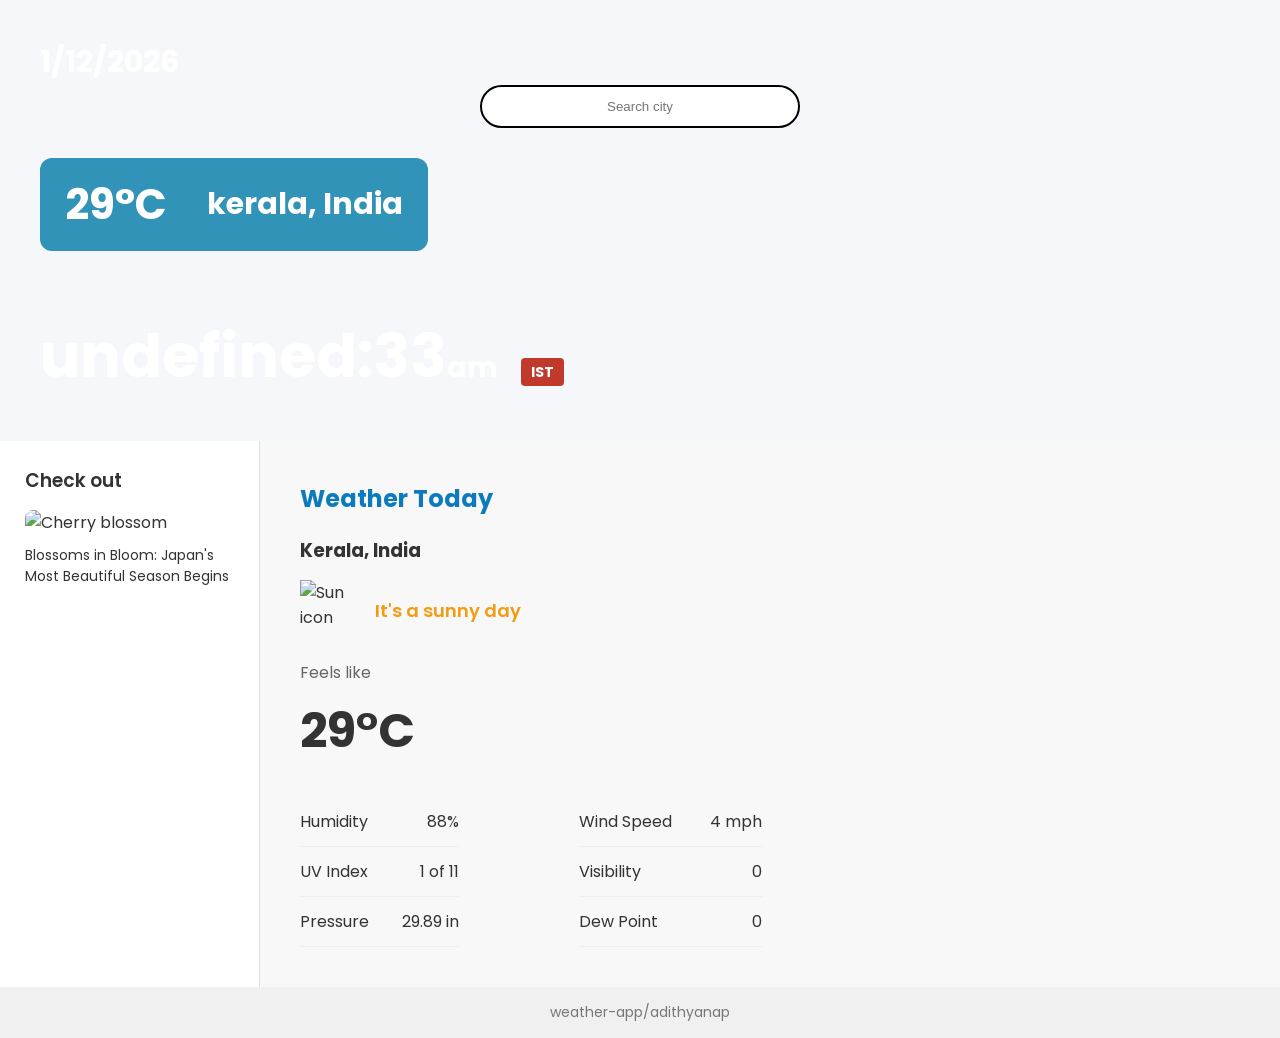
==== index.html @ ef9177f4 "DOM manupulation using function on location.js" ====
<!DOCTYPE html>
<html lang="en">

<head>
  <meta charset="UTF-8">
  <title>Weather App</title>
  <meta name="viewport" content="width=device-width, initial-scale=1.0">
  <link rel="stylesheet" href="style.css">
  <link href="https://fonts.googleapis.com/css2?family=Poppins:wght@300;400;600;700&display=swap" rel="stylesheet">
</head>

<body onload = "getLocation()">

  <div class="container">

    <!-- Main Content -->
    <main class="main">

      <!-- Hero Section -->
      <section class="hero">
        <div class = "date"></div>

        <input type="text" placeholder="Search city" class="search-box">

        <div class="hero-top">
          <h2 class="temp">29°C</h2>
          <h1 class="location">kerala, India</h1>
        </div>

        <div class="time">
          7:33<span class = "mer">am</span>
          <small>IST</small>
        </div>

      </section>


      <!-- Weather + Sidebar Section -->
      <section class="content-area">

        <!-- Sidebar -->
        <aside class="sidebar">

          

          <h3 class="sidebar-title">Check out</h3>

          <div class="card">
            <img src="https://images.unsplash.com/photo-1522383225653-ed111181a951" alt="Cherry blossom">
            <p>Blossoms in Bloom: Japan's Most Beautiful Season Begins</p>
          </div>

        </aside>


        <!-- Weather Info -->
        <section class="weather-info">

          <h2>Weather Today</h2>

          <div class="weather-details">

            <h3 class = "loc">Kerala, India</h3>

            <div class="weather-status">
              <img src="https://cdn-icons-png.flaticon.com/512/869/869869.png" alt="Sun icon">
              <p>It's a sunny day</p>
            </div>

            <p class="feels">Feels like</p>

            <h1 class="big-temp">29°C</h1>

            <div class="weather-metrics">

              <!-- Left Column -->
              <div class="metrics-column">
                <div class="info-row">
                  <span>Humidity</span>
                  <span>88%</span>
                </div>

                <div class="info-row">
                  <span>UV Index</span>
                  <span>1 of 11</span>
                </div>

                <div class="info-row">
                  <span>Pressure</span>
                  <span>29.89 in</span>
                </div>
              </div>

              <!-- Right Column -->
              <div class="metrics-column">
                <div class="info-row">
                  <span>Wind Speed</span>
                  <span>4 mph</span>
                </div>

                <div class="info-row">
                  <span>Visibility</span>
                  <span>0</span>
                </div>

                <div class="info-row">
                  <span>Dew Point</span>
                  <span>0</span>
                </div>
              </div>

            </div>

          </div>

        </section>

      </section>

    </main>

  </div>

  <footer class="footer">
    weather-app/adithyanap
  </footer>

</body>
<script src = "scripts.js"></script>
<script src = "location.js"></script>

</html>
---- style.css ----
* {
  margin: 0;
  padding: 0;
  box-sizing: border-box;
}

html, body {
  margin: 0;
  padding: 0;
}

body {
  font-family: 'Poppins', sans-serif;
  background: #f5f7fa;
  color: #333;
}

.container {
  display: flex;
  flex-direction: column;
  min-height: 100vh;
}
.date{
    font-size : 30px;
    font-weight : 700;
}


/* Sidebar */


.sidebar {
  width: 260px;
  background: #fff;
  padding: 25px;
  border-right: 1px solid #e0e0e0;
  flex-shrink: 0;
}

.logo-box {
  width: 80px;
  height: 40px;
  border: 2px solid #ccc;
  margin-bottom: 30px;
}

.sidebar-title {
  margin-bottom: 15px;
  font-weight: 600;
}

.card img {
  width: 100%;
  border-radius: 8px;
  margin-bottom: 10px;
}

.card p {
  font-size: 14px;
  line-height: 1.5;
}


/* Main */

.main {
  display: flex;
  flex-direction: column;
  flex: 1;
}


/* Hero */

.hero {
  background: url("https://images.unsplash.com/photo-1501973801540-537f08ccae7b") no-repeat center/cover;
  padding: 40px;
  color: white;
}

.search-box {
  display: block;
  margin: 0 auto 30px auto;
  padding: 12px 20px;
  border-radius: 30px;
  border: 2px solid black;
  width: 320px;
  text-align: center;
  outline: none;
}

.hero-top {
  display: flex;
  align-items: center;
  gap: 40px;
  background: rgba(0, 123, 167, 0.8);
  padding: 15px 25px;
  border-radius: 12px;
  width: fit-content;
}

.temp {
  font-size: 42px;
}

.location {
  font-size: 30px;
  font-weight: 700;
}

.time {
  margin-top: 60px;
  font-size: 60px;
  font-weight: 700;
}

.time span {
  font-size: 28px;
}

.time small {
  background: #c0392b;
  padding: 4px 10px;
  border-radius: 4px;
  font-size: 14px;
  margin-left: 10px;
}


/* Content Area */

.content-area {
  display: flex;
  flex: 1;
}


/* Weather Info */

.weather-info {
  flex: 1;
  padding: 40px;
  background: #f8f8f8;
}

.weather-info h2 {
  color: #0c7abf;
  margin-bottom: 20px;
}

.weather-details {
  max-width: 400px;
}

.weather-status {
  display: flex;
  align-items: center;
  gap: 15px;
  margin: 15px 0 20px 0;
}

.weather-status img {
  width: 60px;
  height: 60px;
}

.weather-status p {
  font-size: 18px;
  font-weight: 600;
  color: #f39c12;
}

.feels {
  margin-top: 10px;
  color: #666;
}

.big-temp {
  font-size: 48px;
  margin: 10px 0 30px 0;
}

.weather-metrics {
  display: flex;
  gap: 120px;
  margin-top: 20px;
}

.metrics-column {
  flex: 1;
}

.info-row {
  display: flex;
  justify-content: space-between;
  padding: 12px 0;
  border-bottom: 1px solid #eee;
}

.info-row span:first-child {
  flex: 1;
  white-space: nowrap;
}

.info-row span:last-child {
  width: 90px;
  text-align: right;
}


/* Footer */

.footer {
  text-align: center;
  padding: 15px;
  background: #f0f0f0;
  font-size: 14px;
  color: #777;
}


/* Responsive */

@media (max-width: 768px) {

  /* Hero */

  .hero {
    padding: 20px 15px;
  }

  .search-box {
    width: 100%;
    max-width: 100%;
    margin-bottom: 20px;
  }

  .hero-top {
    flex-direction: row;
    gap: 15px;
    padding: 10px 15px;
    width: 100%;
    justify-content: flex-start;
  }

  .temp {
    font-size: 28px;
  }

  .location {
    font-size: 16px;
  }

  .time {
    margin-top: 20px;
    font-size: 32px;
  }

  .time span {
    font-size: 18px;
  }



  /* Content Area */

  .content-area {
    display: flex;
    flex-direction: row;
    align-items: stretch;
    width: 100%;
    overflow: hidden;
  }

  .sidebar {
    width: 130px;
    min-width: 130px;
    max-width: 270px;
    flex-shrink: 1;
    padding: 15px 10px;
    border-right: 1px solid #e0e0e0;
    border-bottom: none;
    background: #fff;
    align-self: stretch;
    overflow: hidden;
  }

 

  .sidebar-title {
    font-size: 12px;
    margin-bottom: 10px;
  }

  .card img {
    width: 100%;
    height: auto;
  }

  .card p {
    font-size: 11px;
    line-height: 1.4;
  }


  /* Weather Info */

  .weather-info {
    flex: 1;
    padding: 15px 12px;
    overflow: hidden;
    min-width: 0;
  }

  .weather-info h2 {
    font-size: 16px;
    margin-bottom: 10px;
  }

  .weather-details {
    max-width: 100%;
  }

  .weather-details h3 {
    font-size: 13px;
  }

  .weather-status {
    gap: 8px;
    margin: 10px 0;
  }

  .weather-status img {
    width: 35px;
    height: 35px;
  }

  .weather-status p {
    font-size: 13px;
  }

  .feels {
    font-size: 12px;
  }

  .big-temp {
    font-size: 32px;
    margin: 5px 0 15px 0;
  }

  .weather-metrics {
    flex-direction: column;
    gap: 0;
    margin-top: 10px;
  }

  .info-row {
    padding: 8px 0;
  }

  .info-row span {
    font-size: 12px;
  }

  .info-row span:last-child {
    width: auto;
  }

}
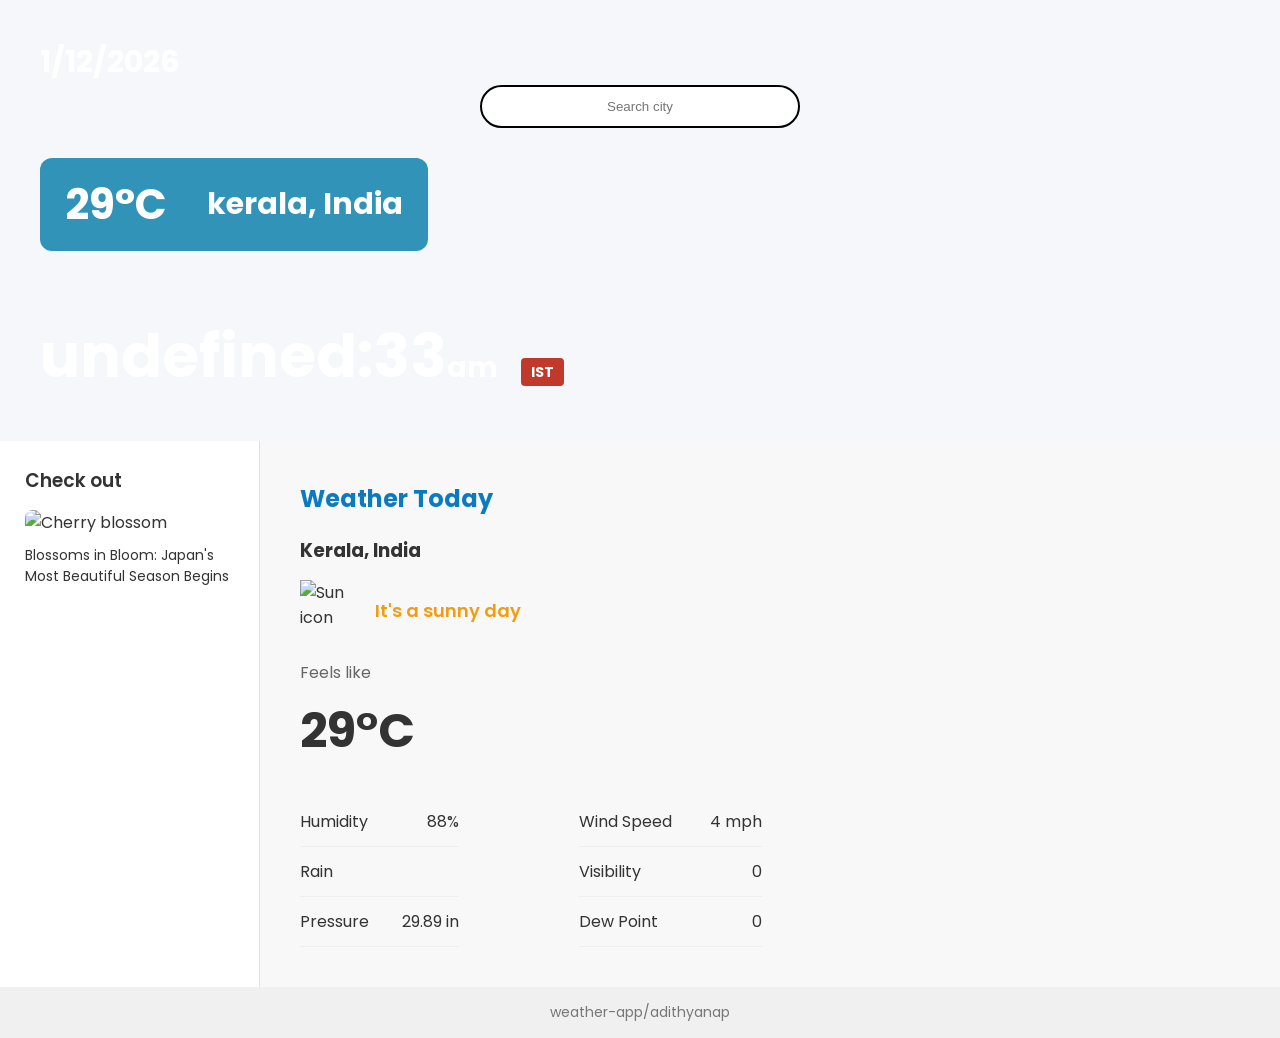
==== commit f3dbba50: "all weather info changed according to the current location" ====
--- a/index.html
+++ b/index.html
@@ -77,17 +77,17 @@
               <div class="metrics-column">
                 <div class="info-row">
                   <span>Humidity</span>
-                  <span>88%</span>
+                  <span class = "Humidity">88%</span>
                 </div>
 
                 <div class="info-row">
-                  <span>UV Index</span>
-                  <span>1 of 11</span>
+                  <span>Rain</span>
+                  <span class = "rain"></span>
                 </div>
 
                 <div class="info-row">
                   <span>Pressure</span>
-                  <span>29.89 in</span>
+                  <span  class = "Pressure">29.89 in</span>
                 </div>
               </div>
 
@@ -95,17 +95,17 @@
               <div class="metrics-column">
                 <div class="info-row">
                   <span>Wind Speed</span>
-                  <span>4 mph</span>
+                  <span class = "windSpeed">4 mph</span>
                 </div>
 
                 <div class="info-row">
-                  <span>Visibility</span>
-                  <span>0</span>
+                  <span >Visibility</span>
+                  <span class = "Visibility">0</span>
                 </div>
 
                 <div class="info-row">
                   <span>Dew Point</span>
-                  <span>0</span>
+                  <span  class = "DewPoint">0</span>
                 </div>
               </div>
 
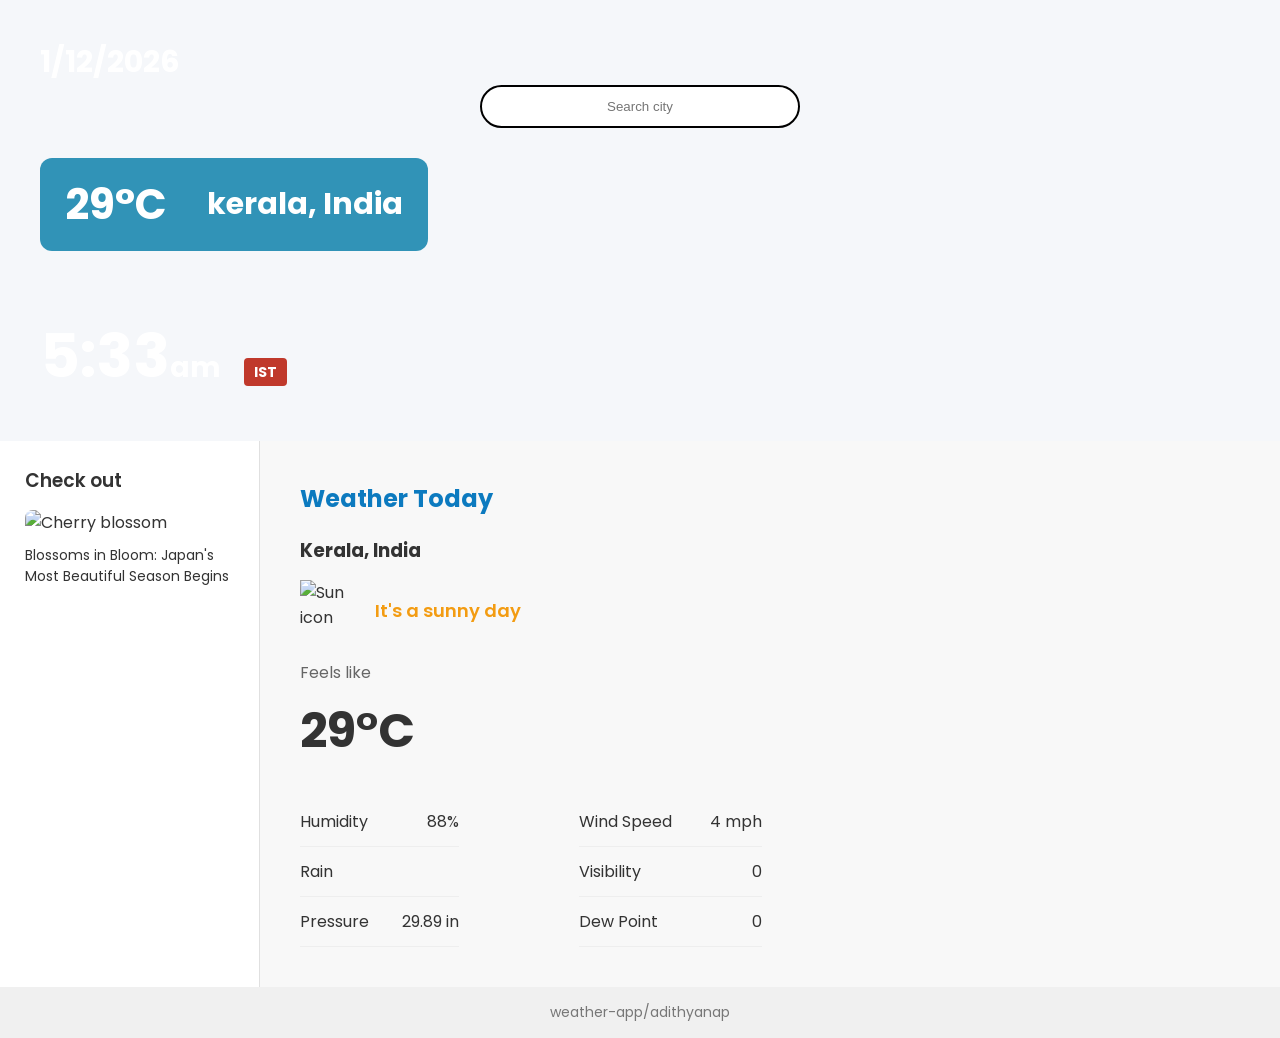
==== commit 7a966b14: "weather-info class all completed" ====
--- a/index.html
+++ b/index.html
@@ -63,8 +63,8 @@
             <h3 class = "loc">Kerala, India</h3>
 
             <div class="weather-status">
-              <img src="https://cdn-icons-png.flaticon.com/512/869/869869.png" alt="Sun icon">
-              <p>It's a sunny day</p>
+              <img class = "sImage" src="https://cdn-icons-png.flaticon.com/512/869/869869.png" alt="Sun icon">
+              <p class = "des">It's a sunny day</p>
             </div>
 
             <p class="feels">Feels like</p>
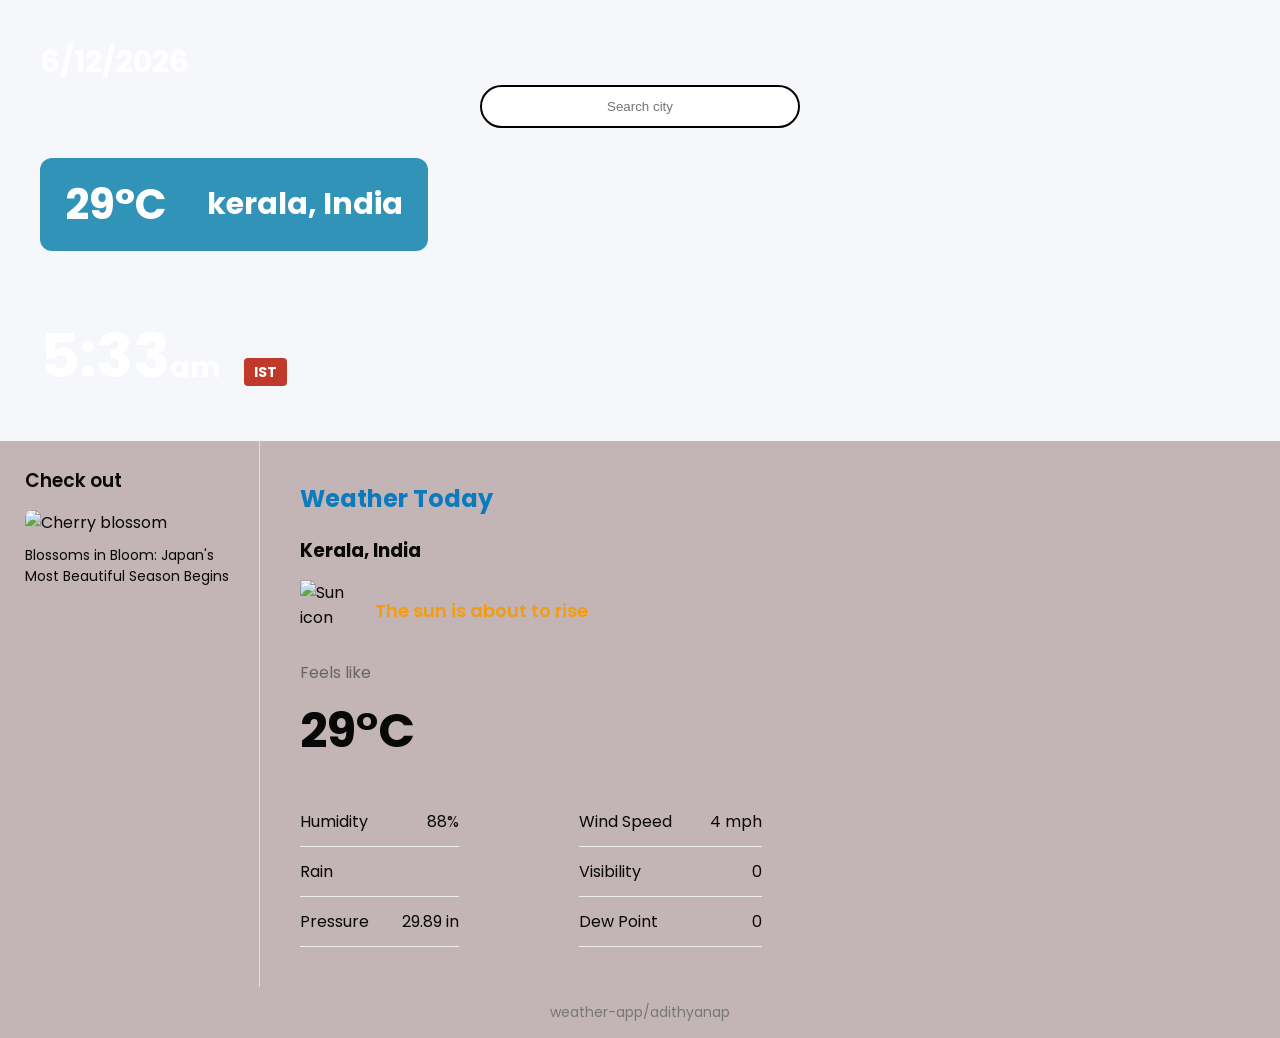
==== commit f048bd58: "time format corrected" ====
--- a/index.html
+++ b/index.html
@@ -126,7 +126,7 @@
   </footer>
 
 </body>
-<script src = "scripts.js"></script>
+<script src = "scripts.js" ></script>
 <script src = "location.js"></script>
 
 </html>
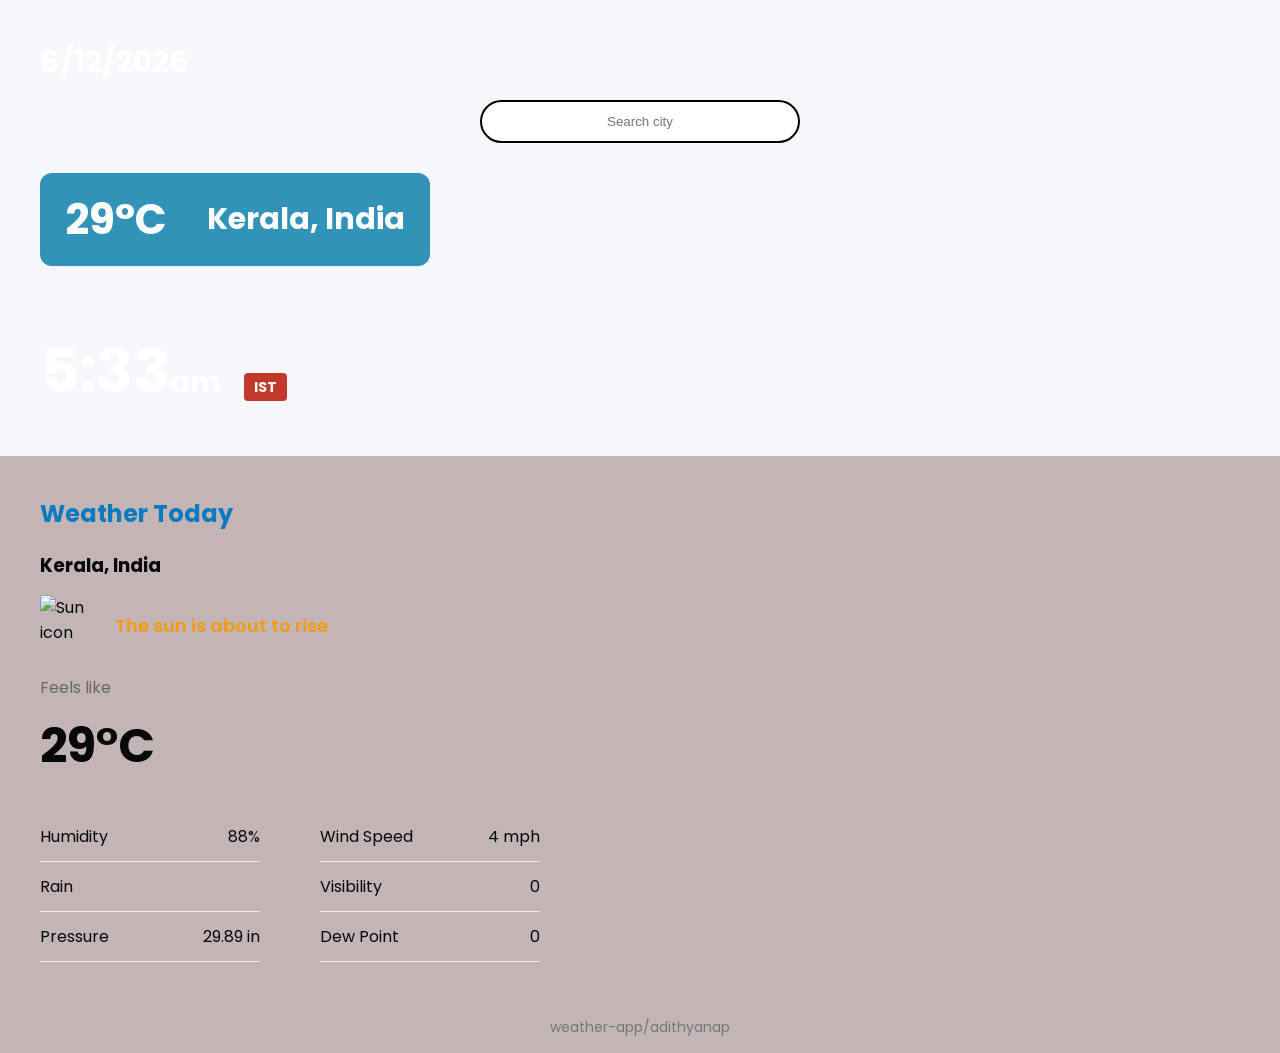
==== commit f2afb3de: "removed the side bar" ====
--- a/index.html
+++ b/index.html
@@ -9,7 +9,7 @@
   <link href="https://fonts.googleapis.com/css2?family=Poppins:wght@300;400;600;700&display=swap" rel="stylesheet">
 </head>
 
-<body onload = "getLocation()">
+<body onload="getLocation()">
 
   <div class="container">
 
@@ -18,102 +18,82 @@
 
       <!-- Hero Section -->
       <section class="hero">
-        <div class = "date"></div>
+
+        <div class="date"></div>
 
         <input type="text" placeholder="Search city" class="search-box">
 
         <div class="hero-top">
           <h2 class="temp">29°C</h2>
-          <h1 class="location">kerala, India</h1>
+          <h1 class="location">Kerala, India</h1>
         </div>
 
         <div class="time">
-          7:33<span class = "mer">am</span>
+          7:33<span class="mer">am</span>
           <small>IST</small>
         </div>
 
       </section>
 
+      <!-- Weather Info -->
+      <section class="weather-info">
 
-      <!-- Weather + Sidebar Section -->
-      <section class="content-area">
+        <h2>Weather Today</h2>
 
-        <!-- Sidebar -->
-        <aside class="sidebar">
+        <div class="weather-details">
 
-          
+          <h3 class="loc">Kerala, India</h3>
 
-          <h3 class="sidebar-title">Check out</h3>
-
-          <div class="card">
-            <img src="https://images.unsplash.com/photo-1522383225653-ed111181a951" alt="Cherry blossom">
-            <p>Blossoms in Bloom: Japan's Most Beautiful Season Begins</p>
+          <div class="weather-status">
+            <img class="sImage" src="https://cdn-icons-png.flaticon.com/512/869/869869.png" alt="Sun icon">
+            <p class="des">It's a sunny day</p>
           </div>
 
-        </aside>
+          <p class="feels">Feels like</p>
 
+          <h1 class="big-temp">29°C</h1>
 
-        <!-- Weather Info -->
-        <section class="weather-info">
+          <div class="weather-metrics">
 
-          <h2>Weather Today</h2>
+            <!-- Left Column -->
+            <div class="metrics-column">
+              <div class="info-row">
+                <span>Humidity</span>
+                <span class="Humidity">88%</span>
+              </div>
 
-          <div class="weather-details">
+              <div class="info-row">
+                <span>Rain</span>
+                <span class="rain"></span>
+              </div>
 
-            <h3 class = "loc">Kerala, India</h3>
-
-            <div class="weather-status">
-              <img class = "sImage" src="https://cdn-icons-png.flaticon.com/512/869/869869.png" alt="Sun icon">
-              <p class = "des">It's a sunny day</p>
+              <div class="info-row">
+                <span>Pressure</span>
+                <span class="Pressure">29.89 in</span>
+              </div>
             </div>
 
-            <p class="feels">Feels like</p>
-
-            <h1 class="big-temp">29°C</h1>
-
-            <div class="weather-metrics">
-
-              <!-- Left Column -->
-              <div class="metrics-column">
-                <div class="info-row">
-                  <span>Humidity</span>
-                  <span class = "Humidity">88%</span>
-                </div>
-
-                <div class="info-row">
-                  <span>Rain</span>
-                  <span class = "rain"></span>
-                </div>
-
-                <div class="info-row">
-                  <span>Pressure</span>
-                  <span  class = "Pressure">29.89 in</span>
-                </div>
+            <!-- Right Column -->
+            <div class="metrics-column">
+              <div class="info-row">
+                <span>Wind Speed</span>
+                <span class="windSpeed">4 mph</span>
               </div>
 
-              <!-- Right Column -->
-              <div class="metrics-column">
-                <div class="info-row">
-                  <span>Wind Speed</span>
-                  <span class = "windSpeed">4 mph</span>
-                </div>
-
-                <div class="info-row">
-                  <span >Visibility</span>
-                  <span class = "Visibility">0</span>
-                </div>
-
-                <div class="info-row">
-                  <span>Dew Point</span>
-                  <span  class = "DewPoint">0</span>
-                </div>
+              <div class="info-row">
+                <span>Visibility</span>
+                <span class="Visibility">0</span>
               </div>
 
+              <div class="info-row">
+                <span>Dew Point</span>
+                <span class="DewPoint">0</span>
+              </div>
             </div>
 
           </div>
 
-        </section>
+        </div>
 
       </section>
 
@@ -125,8 +105,8 @@
     weather-app/adithyanap
   </footer>
 
+  <script src="scripts.js"></script>
+
 </body>
-<script src = "scripts.js" ></script>
-<script src = "location.js"></script>
 
-</html>
+</html>
--- a/style.css
+++ b/style.css
@@ -20,44 +20,12 @@
   flex-direction: column;
   min-height: 100vh;
 }
-.date{
-    font-size : 30px;
-    font-weight : 700;
-}
-
-
-/* Sidebar */
-
-
-.sidebar {
-  width: 260px;
-  background: #fff;
-  padding: 25px;
-  border-right: 1px solid #e0e0e0;
-  flex-shrink: 0;
-}
-
-.logo-box {
-  width: 80px;
-  height: 40px;
-  border: 2px solid #ccc;
-  margin-bottom: 30px;
-}
-
-.sidebar-title {
+
+.date {
+  font-size: 30px;
+  font-weight: 700;
+  color: white;
   margin-bottom: 15px;
-  font-weight: 600;
-}
-
-.card img {
-  width: 100%;
-  border-radius: 8px;
-  margin-bottom: 10px;
-}
-
-.card p {
-  font-size: 14px;
-  line-height: 1.5;
 }
 
 
@@ -127,14 +95,6 @@
 }
 
 
-/* Content Area */
-
-.content-area {
-  display: flex;
-  flex: 1;
-}
-
-
 /* Weather Info */
 
 .weather-info {
@@ -149,7 +109,7 @@
 }
 
 .weather-details {
-  max-width: 400px;
+  max-width: 500px;
 }
 
 .weather-status {
@@ -182,7 +142,7 @@
 
 .weather-metrics {
   display: flex;
-  gap: 120px;
+  gap: 60px;
   margin-top: 20px;
 }
 
@@ -223,10 +183,12 @@
 
 @media (max-width: 768px) {
 
-  /* Hero */
-
   .hero {
     padding: 20px 15px;
+  }
+
+  .date {
+    font-size: 18px;
   }
 
   .search-box {
@@ -236,11 +198,9 @@
   }
 
   .hero-top {
-    flex-direction: row;
     gap: 15px;
     padding: 10px 15px;
     width: 100%;
-    justify-content: flex-start;
   }
 
   .temp {
@@ -260,61 +220,12 @@
     font-size: 18px;
   }
 
-
-
-  /* Content Area */
-
-  .content-area {
-    display: flex;
-    flex-direction: row;
-    align-items: stretch;
-    width: 100%;
-    overflow: hidden;
-  }
-
-  .sidebar {
-    width: 130px;
-    min-width: 130px;
-    max-width: 270px;
-    flex-shrink: 1;
-    padding: 15px 10px;
-    border-right: 1px solid #e0e0e0;
-    border-bottom: none;
-    background: #fff;
-    align-self: stretch;
-    overflow: hidden;
-  }
-
- 
-
-  .sidebar-title {
-    font-size: 12px;
-    margin-bottom: 10px;
-  }
-
-  .card img {
-    width: 100%;
-    height: auto;
-  }
-
-  .card p {
-    font-size: 11px;
-    line-height: 1.4;
-  }
-
-
-  /* Weather Info */
-
   .weather-info {
-    flex: 1;
-    padding: 15px 12px;
-    overflow: hidden;
-    min-width: 0;
+    padding: 20px 15px;
   }
 
   .weather-info h2 {
     font-size: 16px;
-    margin-bottom: 10px;
   }
 
   .weather-details {
@@ -322,48 +233,33 @@
   }
 
   .weather-details h3 {
-    font-size: 13px;
-  }
-
-  .weather-status {
-    gap: 8px;
-    margin: 10px 0;
+    font-size: 14px;
   }
 
   .weather-status img {
-    width: 35px;
-    height: 35px;
+    width: 40px;
+    height: 40px;
   }
 
   .weather-status p {
-    font-size: 13px;
-  }
-
-  .feels {
-    font-size: 12px;
+    font-size: 14px;
   }
 
   .big-temp {
-    font-size: 32px;
-    margin: 5px 0 15px 0;
+    font-size: 36px;
   }
 
   .weather-metrics {
     flex-direction: column;
     gap: 0;
-    margin-top: 10px;
-  }
-
-  .info-row {
-    padding: 8px 0;
   }
 
   .info-row span {
-    font-size: 12px;
+    font-size: 13px;
   }
 
   .info-row span:last-child {
     width: auto;
   }
 
-}
+}
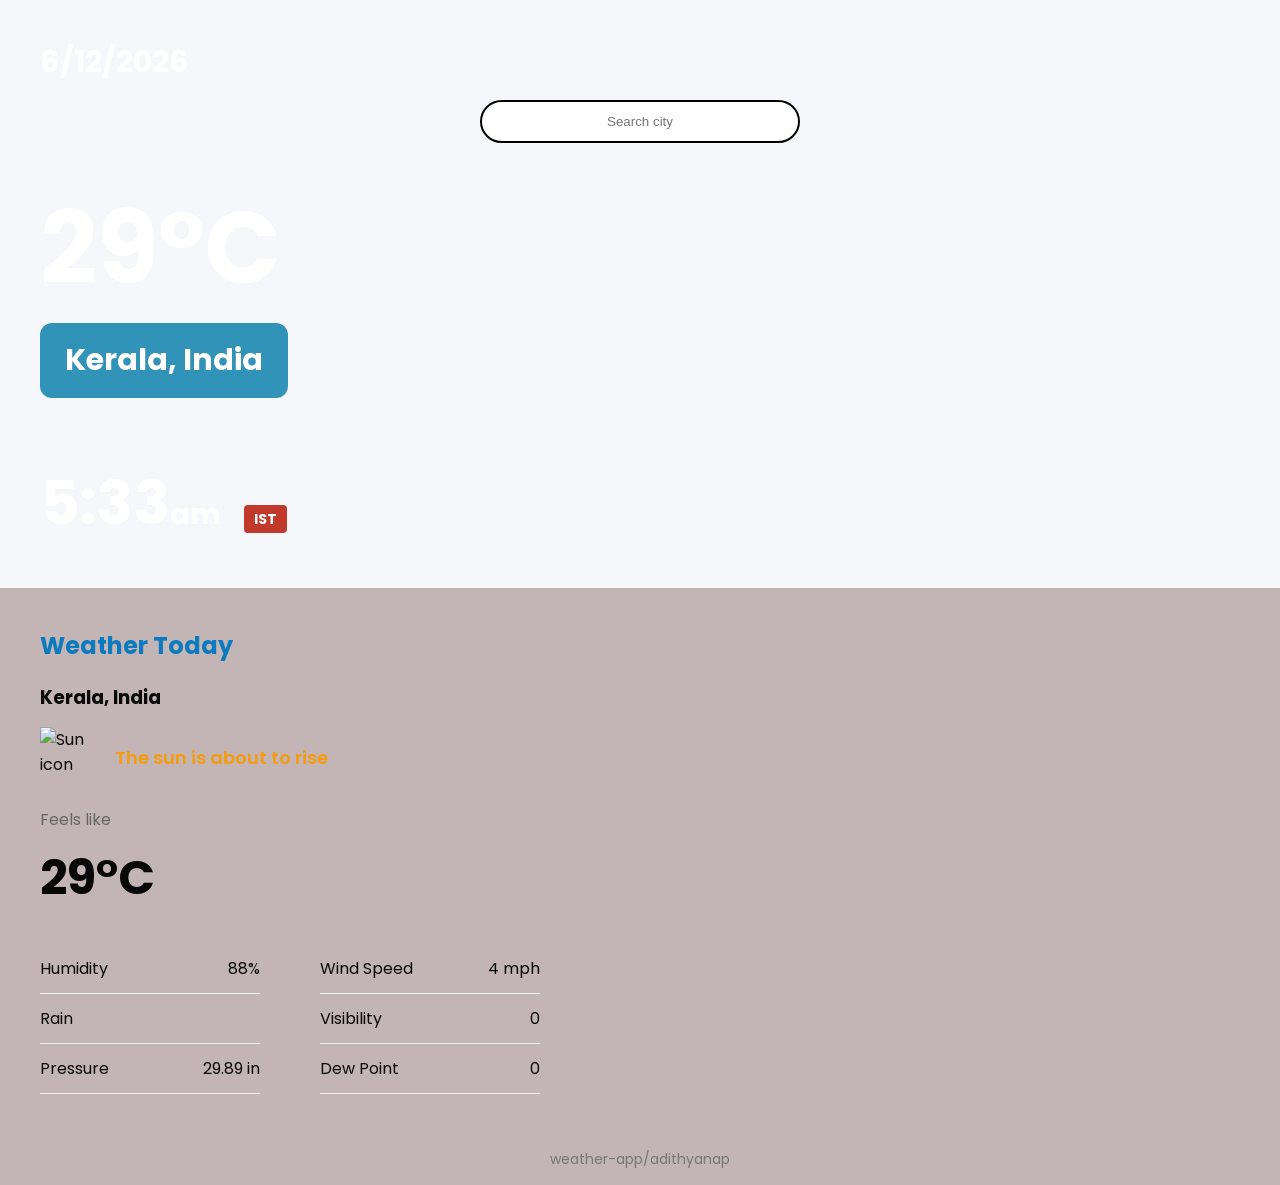
==== commit 61b04d8f: "hero-head changed" ====
--- a/index.html
+++ b/index.html
@@ -13,18 +13,15 @@
 
   <div class="container">
 
-    <!-- Main Content -->
     <main class="main">
 
-      <!-- Hero Section -->
       <section class="hero">
 
         <div class="date"></div>
 
         <input type="text" placeholder="Search city" class="search-box">
-
+        <h2 class="temp">29°C</h2>
         <div class="hero-top">
-          <h2 class="temp">29°C</h2>
           <h1 class="location">Kerala, India</h1>
         </div>
 
@@ -35,7 +32,6 @@
 
       </section>
 
-      <!-- Weather Info -->
       <section class="weather-info">
 
         <h2>Weather Today</h2>
@@ -55,7 +51,6 @@
 
           <div class="weather-metrics">
 
-            <!-- Left Column -->
             <div class="metrics-column">
               <div class="info-row">
                 <span>Humidity</span>
@@ -73,7 +68,6 @@
               </div>
             </div>
 
-            <!-- Right Column -->
             <div class="metrics-column">
               <div class="info-row">
                 <span>Wind Speed</span>
--- a/style.css
+++ b/style.css
@@ -38,7 +38,7 @@
 }
 
 
-/* Hero */
+
 
 .hero {
   background: url("https://images.unsplash.com/photo-1501973801540-537f08ccae7b") no-repeat center/cover;
@@ -68,7 +68,7 @@
 }
 
 .temp {
-  font-size: 42px;
+  font-size: 100px;
 }
 
 .location {
@@ -95,7 +95,7 @@
 }
 
 
-/* Weather Info */
+
 
 .weather-info {
   flex: 1;
@@ -168,7 +168,6 @@
 }
 
 
-/* Footer */
 
 .footer {
   text-align: center;
@@ -179,7 +178,7 @@
 }
 
 
-/* Responsive */
+
 
 @media (max-width: 768px) {
 
